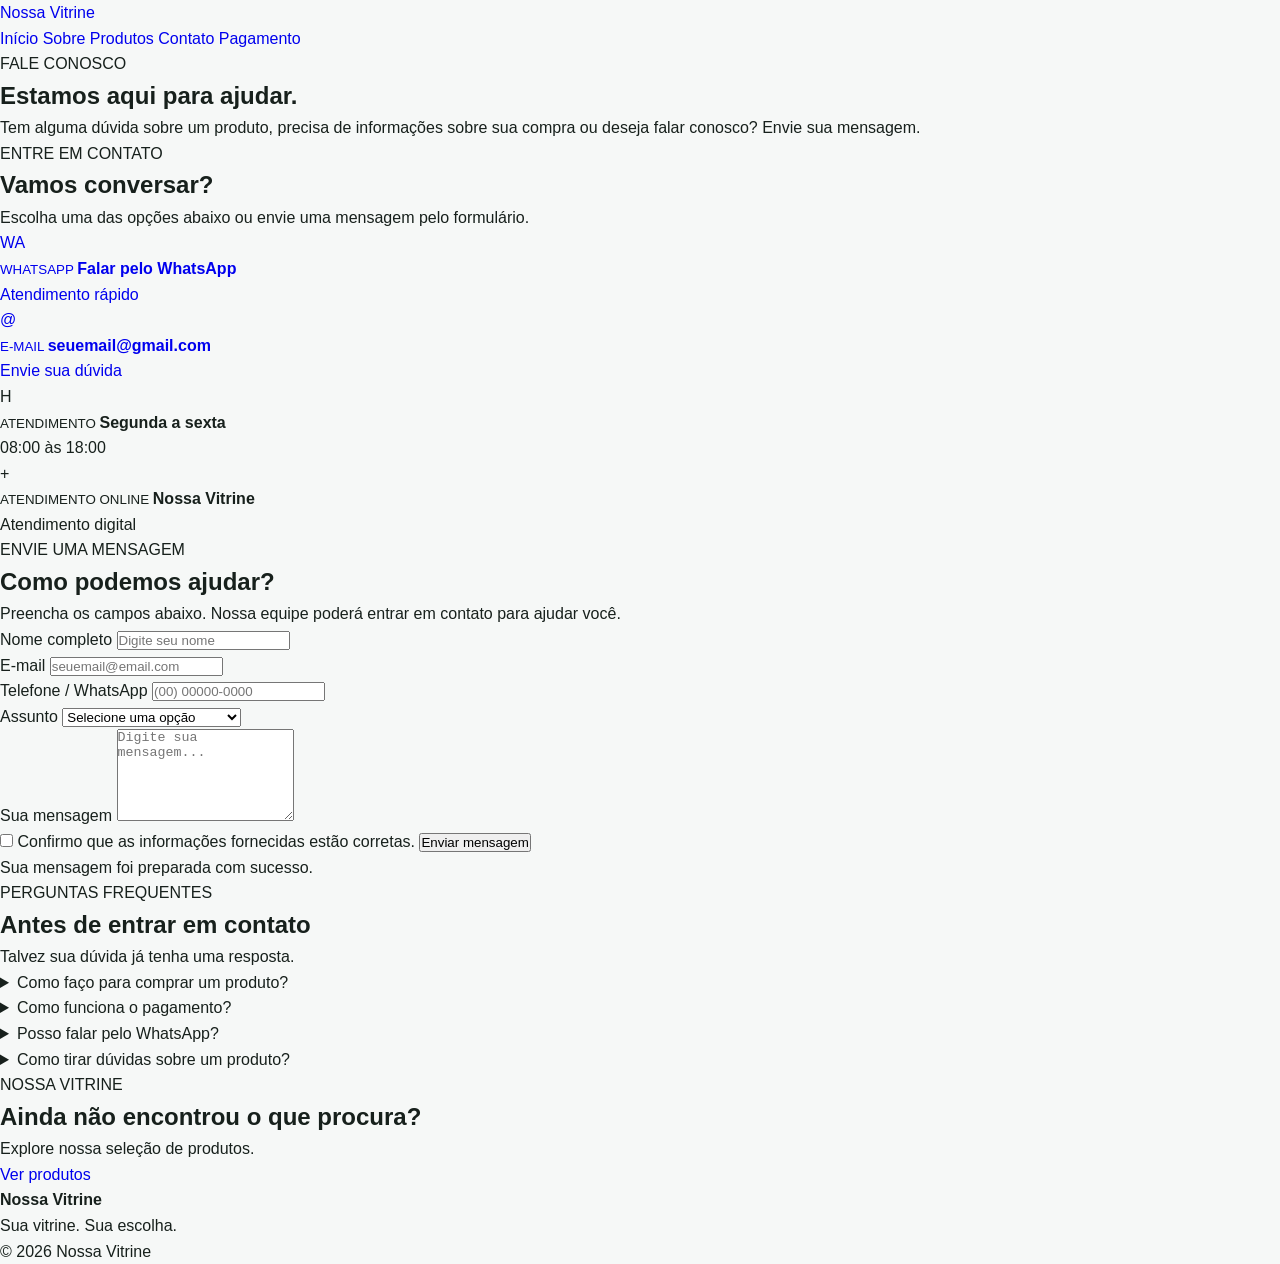
==== contato.html @ 6ee93e83 "Add files via upload" ====
<!DOCTYPE html>
<html lang="pt-BR">

<head>

    <meta charset="UTF-8">

    <meta
        name="viewport"
        content="width=device-width, initial-scale=1.0"
    >

    <meta
        name="description"
        content="Entre em contato com a Nossa Vitrine."
    >

    <title>Contato | Nossa Vitrine</title>

    <link
        rel="stylesheet"
        href="style.css"
    >

</head>


<body>


<!-- =========================================
     CABEÇALHO
========================================= -->

<header class="contato-header">

    <a
        href="index.html"
        class="contato-logo"
    >
        Nossa <span>Vitrine</span>
    </a>


    <nav class="contato-menu">

        <a href="index.html">
            Início
        </a>

        <a href="sobre.html">
            Sobre
        </a>

        <a href="produtos.html">
            Produtos
        </a>

        <a
            href="contato.html"
            class="ativo"
        >
            Contato
        </a>

        <a href="pagamento.html">
            Pagamento
        </a>

    </nav>

</header>



<!-- =========================================
     HERO
========================================= -->

<section class="contato-hero">

    <div class="contato-hero-content">

        <span>
            FALE CONOSCO
        </span>

        <h1>
            Estamos aqui
            <strong>para ajudar.</strong>
        </h1>

        <p>
            Tem alguma dúvida sobre um produto,
            precisa de informações sobre sua compra
            ou deseja falar conosco?
            Envie sua mensagem.
        </p>

    </div>

</section>



<!-- =========================================
     INFORMAÇÕES + FORMULÁRIO
========================================= -->

<main class="contato-container">


    <!-- INFORMAÇÕES -->

    <aside class="contato-info">

        <span class="contato-label">
            ENTRE EM CONTATO
        </span>

        <h2>
            Vamos conversar?
        </h2>

        <p class="contato-intro">
            Escolha uma das opções abaixo
            ou envie uma mensagem pelo formulário.
        </p>


        <!-- WHATSAPP -->

        <a
            href="https://wa.me/5500000000000"
            target="_blank"
            class="contato-card"
        >

            <div class="contato-icon">
                WA
            </div>

            <div>

                <small>
                    WHATSAPP
                </small>

                <strong>
                    Falar pelo WhatsApp
                </strong>

                <p>
                    Atendimento rápido
                </p>

            </div>

        </a>



        <!-- EMAIL -->

        <a
            href="mailto:seuemail@gmail.com"
            class="contato-card"
        >

            <div class="contato-icon">
                @
            </div>

            <div>

                <small>
                    E-MAIL
                </small>

                <strong>
                    seuemail@gmail.com
                </strong>

                <p>
                    Envie sua dúvida
                </p>

            </div>

        </a>



        <!-- HORÁRIO -->

        <div class="contato-card">

            <div class="contato-icon">
                H
            </div>

            <div>

                <small>
                    ATENDIMENTO
                </small>

                <strong>
                    Segunda a sexta
                </strong>

                <p>
                    08:00 às 18:00
                </p>

            </div>

        </div>



        <!-- LOCALIZAÇÃO -->

        <div class="contato-card">

            <div class="contato-icon">
                +
            </div>

            <div>

                <small>
                    ATENDIMENTO ONLINE
                </small>

                <strong>
                    Nossa Vitrine
                </strong>

                <p>
                    Atendimento digital
                </p>

            </div>

        </div>

    </aside>



    <!-- FORMULÁRIO -->

    <section class="contato-form-area">

        <div class="form-title">

            <span>
                ENVIE UMA MENSAGEM
            </span>

            <h2>
                Como podemos ajudar?
            </h2>

            <p>
                Preencha os campos abaixo.
                Nossa equipe poderá entrar em contato
                para ajudar você.
            </p>

        </div>


        <form
            id="formContato"
        >


            <!-- NOME -->

            <div class="form-group">

                <label for="nome">
                    Nome completo
                </label>

                <input
                    type="text"
                    id="nome"
                    name="nome"
                    placeholder="Digite seu nome"
                    required
                >

            </div>



            <!-- EMAIL -->

            <div class="form-group">

                <label for="email">
                    E-mail
                </label>

                <input
                    type="email"
                    id="email"
                    name="email"
                    placeholder="seuemail@email.com"
                    required
                >

            </div>



            <!-- TELEFONE -->

            <div class="form-group">

                <label for="telefone">
                    Telefone / WhatsApp
                </label>

                <input
                    type="tel"
                    id="telefone"
                    name="telefone"
                    placeholder="(00) 00000-0000"
                >

            </div>



            <!-- ASSUNTO -->

            <div class="form-group">

                <label for="assunto">
                    Assunto
                </label>

                <select
                    id="assunto"
                    name="assunto"
                    required
                >

                    <option value="">
                        Selecione uma opção
                    </option>

                    <option value="produto">
                        Dúvida sobre produto
                    </option>

                    <option value="compra">
                        Dúvida sobre compra
                    </option>

                    <option value="pagamento">
                        Problema com pagamento
                    </option>

                    <option value="pedido">
                        Pedido
                    </option>

                    <option value="outro">
                        Outro assunto
                    </option>

                </select>

            </div>



            <!-- MENSAGEM -->

            <div class="form-group">

                <label for="mensagem">
                    Sua mensagem
                </label>

                <textarea
                    id="mensagem"
                    name="mensagem"
                    rows="6"
                    placeholder="Digite sua mensagem..."
                    required
                ></textarea>

            </div>



            <!-- CHECKBOX -->

            <label class="form-check">

                <input
                    type="checkbox"
                    required
                >

                <span>
                    Confirmo que as informações
                    fornecidas estão corretas.
                </span>

            </label>



            <!-- BOTÃO -->

            <button
                type="submit"
                class="contato-submit"
            >
                Enviar mensagem
            </button>


            <div
                id="mensagemSucesso"
                class="mensagem-sucesso"
            >
                Sua mensagem foi preparada com sucesso.
            </div>

        </form>

    </section>

</main>



<!-- =========================================
     FAQ
========================================= -->

<section class="contato-faq">

    <div class="faq-title">

        <span>
            PERGUNTAS FREQUENTES
        </span>

        <h2>
            Antes de entrar em contato
        </h2>

        <p>
            Talvez sua dúvida já tenha uma resposta.
        </p>

    </div>


    <div class="faq-grid">


        <details>

            <summary>
                Como faço para comprar um produto?
            </summary>

            <p>
                Acesse a página Produtos, escolha
                o item desejado e clique em
                “Comprar agora”.
            </p>

        </details>



        <details>

            <summary>
                Como funciona o pagamento?
            </summary>

            <p>
                Na página de pagamento você poderá
                visualizar as formas de pagamento
                disponibilizadas pela loja.
            </p>

        </details>



        <details>

            <summary>
                Posso falar pelo WhatsApp?
            </summary>

            <p>
                Sim. Utilize o botão de WhatsApp
                disponível nesta página para iniciar
                uma conversa.
            </p>

        </details>



        <details>

            <summary>
                Como tirar dúvidas sobre um produto?
            </summary>

            <p>
                Envie uma mensagem pelo formulário
                informando o nome do produto e
                sua dúvida.
            </p>

        </details>

    </div>

</section>



<!-- =========================================
     CTA
========================================= -->

<section class="contato-cta">

    <span>
        NOSSA VITRINE
    </span>

    <h2>
        Ainda não encontrou
        o que procura?
    </h2>

    <p>
        Explore nossa seleção de produtos.
    </p>

    <a
        href="produtos.html"
        class="contato-cta-btn"
    >
        Ver produtos
    </a>

</section>



<!-- =========================================
     RODAPÉ
========================================= -->

<footer class="contato-footer">

    <div>

        <strong>
            Nossa Vitrine
        </strong>

        <p>
            Sua vitrine. Sua escolha.
        </p>

    </div>


    <p>
        © 2026 Nossa Vitrine
    </p>

</footer>



<!-- =========================================
     JAVASCRIPT
========================================= -->

<script>

const formulario =
    document.getElementById("formContato");

const mensagemSucesso =
    document.getElementById("mensagemSucesso");


formulario.addEventListener(
    "submit",
    function(event) {

        event.preventDefault();


        mensagemSucesso.style.display =
            "block";


        formulario.reset();


        setTimeout(function() {

            mensagemSucesso.style.display =
                "none";

        }, 5000);

    }
);

</script>


</body>

</html>
---- style.css ----
/* =========================================
   RESET
========================================= */

* {
    margin: 0;
    padding: 0;
    box-sizing: border-box;
}

html {
    scroll-behavior: smooth;
}

body {
    font-family: Arial, Helvetica, sans-serif;
    background: #f6f8f7;
    color: #17201c;
    line-height: 1.6;
}

a {
    text-decoration: none;
}

.container {
    width: 90%;
    max-width: 1200px;
    margin: auto;
}


/* =========================================
   TOPO
========================================= */

.topo {
    width: 100%;
    background: #ffffff;
    border-bottom: 1px solid #e5ebe8;
    position: sticky;
    top: 0;
    z-index: 1000;
}

.menu-container {
    min-height: 76px;

    display: flex;
    align-items: center;
    justify-content: space-between;

    gap: 30px;
}


/* LOGO */

.logo {
    font-size: 25px;
    font-weight: 800;
    color: #17201c;
    white-space: nowrap;
}

.logo span {
    color: #008f5a;
}


/* MENU */

.menu {
    display: flex;
    align-items: center;
    gap: 5px;
}

.menu a {
    color: #38443f;

    font-size: 15px;
    font-weight: 600;

    padding: 11px 18px;

    border-radius: 8px;

    transition: 0.3s;
}

.menu a:hover {
    color: #008f5a;
    background: #eef8f4;
}

.menu a.ativo {
    color: #ffffff;
    background: #008f5a;
}


/* =========================================
   BANNER
========================================= */

.banner {
    width: 100%;
    background: #eef3f1;
    padding: 30px 15px;
}

.banner-container {
    width: 100%;
    max-width: 1250px;
    margin: auto;

    display: flex;
    justify-content: center;
    align-items: center;
}

.banner-img {
    display: block;

    width: 100%;
    max-width: 1200px;

    height: auto;

    border-radius: 18px;

    box-shadow:
        0 10px 35px rgba(0, 0, 0, 0.15);
}


/* =========================================
   APRESENTAÇÃO
========================================= */

.apresentacao {
    padding: 90px 0;
    background: #ffffff;
}

.apresentacao-texto {
    max-width: 850px;
}

.pequeno-titulo {
    display: inline-block;

    color: #008f5a;

    font-size: 13px;
    font-weight: 800;

    letter-spacing: 2px;

    margin-bottom: 15px;
}

.apresentacao h1 {
    font-size: clamp(38px, 5vw, 64px);

    line-height: 1.08;

    margin-bottom: 25px;

    color: #142019;
}

.apresentacao h1 span {
    color: #008f5a;
}

.apresentacao p {
    max-width: 650px;

    color: #68746f;

    font-size: 19px;

    margin-bottom: 30px;
}


/* BOTÕES */

.botoes {
    display: flex;
    align-items: center;
    gap: 12px;
    flex-wrap: wrap;
}

.botao {
    display: inline-flex;

    align-items: center;
    justify-content: center;

    min-height: 48px;

    padding: 0 25px;

    border-radius: 8px;

    font-size: 15px;
    font-weight: 700;

    transition: 0.3s;
}

.botao.principal {
    color: #ffffff;
    background: #008f5a;
}

.botao.principal:hover {
    background: #006f46;
    transform: translateY(-2px);
}

.botao.secundario {
    color: #008f5a;
    background: #eef8f4;
}

.botao.secundario:hover {
    background: #dff1e9;
}


/* =========================================
   BENEFÍCIOS
========================================= */

.beneficios {
    padding: 45px 0;

    background: #f6f8f7;

    border-top: 1px solid #e5ebe8;
    border-bottom: 1px solid #e5ebe8;
}

.beneficios .container {
    display: grid;

    grid-template-columns:
        repeat(3, 1fr);

    gap: 35px;
}

.beneficio {
    display: flex;

    align-items: flex-start;

    gap: 15px;
}

.icone {
    min-width: 42px;
    height: 42px;

    display: flex;
    align-items: center;
    justify-content: center;

    border-radius: 50%;

    color: #ffffff;
    background: #008f5a;

    font-weight: bold;
}

.beneficio h3 {
    font-size: 16px;
    margin-bottom: 5px;
}

.beneficio p {
    color: #718078;
    font-size: 14px;
}

.site-header {
    width: 100%;
    background: linear-gradient(135deg, #ffffff, #f4fff8);
    padding: 22px 20px;
    box-sizing: border-box;

    display: flex;
    flex-direction: column;
    align-items: center;
    gap: 18px;

    border-bottom: 1px solid #dce8e1;
    box-shadow: 0 5px 20px rgba(0, 0, 0, 0.06);

    position: sticky;
    top: 0;
    z-index: 1000;
}

.logo {
    font-size: 32px;
    font-weight: 900;
    color: #17231c;
}

.logo span {
    color: #087f3e;
}

.menu-principal {
    display: flex;
    justify-content: center;
    align-items: center;
    gap: 10px;
    flex-wrap: wrap;
}

.menu-principal a {
    min-width: 120px;
    padding: 14px 24px;

    display: flex;
    align-items: center;
    justify-content: center;

    border-radius: 12px;

    color: #344139;
    text-decoration: none;

    font-size: 17px;
    font-weight: 700;

    transition: 0.25s;
}

.menu-principal a:hover {
    background: #e8f8ee;
    color: #087f3e;
    transform: translateY(-2px);
}

.menu-principal a.ativo {
    background: linear-gradient(
        135deg,
        #087f3e,
        #10a653
    );

    color: white;

    box-shadow:
        0 6px 18px rgba(8, 127, 62, 0.25);
}

@media (max-width: 700px) {

    .logo {
        font-size: 27px;
    }

    .menu-principal {
        width: 100%;
        justify-content: flex-start;

        overflow-x: auto;
        flex-wrap: nowrap;

        padding-bottom: 5px;
    }

    .menu-principal a {
        flex-shrink: 0;

        min-width: auto;

        padding: 12px 18px;

        font-size: 15px;
    }
}
/
/* INFORMAÇÕES */

.produto-info {
    padding: 25px;
}

.categoria {
    color: #008f5a;

    font-size: 11px;
    font-weight: 800;

    text-transform: uppercase;

    letter-spacing: 1px;
}

.produto-info h3 {
    font-size: 21px;

    margin: 8px 0;
}

.produto-info p {
    color: #718078;

    font-size: 14px;

    margin-bottom: 18px;
}

.produto-link {
    color: #008f5a;

    font-size: 14px;
    font-weight: bold;
}

.produto-link:hover {
    color: #006f46;
}

.centralizar {
    text-align: center;
}


/* =========================================
   SOBRE
========================================= */

.sobre {
    padding: 100px 0;

    background: #f6f8f7;
}

.sobre-grid {
    display: flex;

    justify-content: center;
}

.sobre-texto {
    max-width: 800px;
    text-align: center;
}

.sobre-texto h2 {
    font-size: 42px;

    line-height: 1.15;

    margin-bottom: 25px;
}

.sobre-texto p {
    color: #68746f;

    margin-bottom: 15px;
}


/* =========================================
   CONTATO
========================================= */

.contato {
    padding: 70px 0;

    background: #008f5a;
}

.contato-box {
    display: flex;

    align-items: center;
    justify-content: space-between;

    gap: 30px;
}

.contato-box span {
    color: #bdebd7;

    font-size: 12px;
    font-weight: 800;

    letter-spacing: 2px;
}

.contato-box h2 {
    color: #ffffff;

    font-size: 38px;

    margin: 5px 0;
}

.contato-box p {
    color: #d9f5e9;
}

.botao.branco {
    color: #008f5a;
    background: #ffffff;

    white-space: nowrap;
}

.botao.branco:hover {
    background: #edf8f3;
    transform: translateY(-2px);
}


/* =========================================
   RODAPÉ
========================================= */

.rodape {
    padding-top: 60px;

    background: #101714;

    color: #ffffff;
}

.rodape-grid {
    display: grid;

    grid-template-columns:
        1.5fr 1fr 1.5fr;

    gap: 60px;

    padding-bottom: 50px;
}

.rodape-logo {
    color: #ffffff;

    display: inline-block;

    margin-bottom: 15px;
}

.rodape p {
    color: #aebbb5;

    font-size: 14px;
}

.rodape h3 {
    margin-bottom: 15px;

    font-size: 16px;
}

.rodape-grid > div > a:not(.logo) {
    display: block;

    color: #aebbb5;

    font-size: 14px;

    margin-bottom: 8px;

    transition: 0.3s;
}

.rodape-grid > div > a:not(.logo):hover {
    color: #ffffff;
}

.copyright {
    padding: 22px;

    text-align: center;

    border-top: 1px solid #26332e;
}

.copyright p {
    font-size: 13px;
}


/* =========================================
   RESPONSIVIDADE
========================================= */

@media (max-width: 850px) {

    .menu-container {
        flex-direction: column;

        justify-content: center;

        padding: 18px 0;

        gap: 15px;
    }

    .beneficios .container {
        grid-template-columns: 1fr;
        gap: 25px;
    }

    .produtos-grid {
        grid-template-columns: 1fr 1fr;
    }

    .rodape-grid {
        grid-template-columns: 1fr 1fr;
    }

    .contato-box {
        flex-direction: column;

        align-items: flex-start;
    }

}


@media (max-width: 600px) {

    .container {
        width: 92%;
    }


    /* MENU */

    .menu {
        width: 100%;

        justify-content: center;

        flex-wrap: wrap;
    }

    .menu a {
        padding: 9px 12px;

        font-size: 13px;
    }


    /* BANNER */

    .banner {
        padding: 12px 8px;
    }

    .banner-img {
        border-radius: 10px;
    }


    /* APRESENTAÇÃO */

    .apresentacao {
        padding: 60px 0;
    }

    .apresentacao h1 {
        font-size: 38px;
    }

    .apresentacao p {
        font-size: 17px;
    }

    .botoes {
        flex-direction: column;

        align-items: stretch;
    }

    .botao {
        width: 100%;
    }


    /* PRODUTOS */

    .produtos {
        padding: 65px 0;
    }

    .titulo-secao h2 {
        font-size: 30px;
    }

    .produtos-grid {
        grid-template-columns: 1fr;
    }


    /* SOBRE */

    .sobre {
        padding: 65px 0;
    }

    .sobre-texto h2 {
        font-size: 32px;
    }


    /* CONTATO */

    .contato {
        padding: 55px 0;
    }

    .contato-box h2 {
        font-size: 30px;
    }


    /* RODAPÉ */

    .rodape-grid {
        grid-template-columns: 1fr;

        gap: 35px;
    }

}
/* =========================================
   MENU PRINCIPAL
========================================= */

.topo {
    position: sticky;
    top: 0;
    z-index: 1000;

    width: 100%;

    background: #ffffff;

    border-bottom: 1px solid #e5ebe8;

    box-shadow:
        0 4px 18px rgba(0, 0, 0, 0.06);
}

.menu-container {
    min-height: 72px;

    display: flex;

    align-items: center;

    justify-content: space-between;
}


/* LOGO */

.logo {
    color: #17201c;

    text-decoration: none;

    font-size: 24px;

    font-weight: 800;

    white-space: nowrap;
}

.logo span {
    color: #008f5a;
}


/* MENU */

.menu {
    display: flex;

    align-items: center;

    gap: 5px;
}

.menu a {
    position: relative;

    padding: 11px 15px;

    color: #46534d;

    text-decoration: none;

    font-size: 14px;

    font-weight: 700;

    border-radius: 8px;

    transition: 0.25s;
}

.menu a:hover {
    color: #008f5a;

    background: #eef9f4;
}


/* ITEM ATIVO */

.menu a.ativo {
    color: #ffffff;

    background: #008f5a;
}

.menu a.ativo:hover {
    color: #ffffff;

    background: #006f46;
}


/* =========================================
   CELULAR
========================================= */

@media (max-width: 700px) {

    .menu-container {
        flex-direction: column;

        justify-content: center;

        padding: 15px 10px;

        gap: 12px;
    }

    .logo {
        font-size: 22px;
    }

    .menu {
        width: 100%;

        justify-content: center;

        flex-wrap: wrap;

        gap: 3px;
    }

    .menu a {
        padding: 9px 10px;

        font-size: 13px;
    }

/* ==========================================
   CHECKOUT - NOSSA VITRINE
========================================== */

.checkout-container {

    width: 100%;

    max-width: 850px;

    margin: auto;

    padding: 40px 20px;

    box-sizing: border-box;
}


/* ETAPAS */

.checkout-etapas {

    display: flex;

    align-items: center;

    justify-content: center;

    margin-bottom: 40px;
}


.etapa {

    display: flex;

    align-items: center;

    gap: 7px;

    color: #89948d;

    font-size: 11px;

    font-weight: 700;

    white-space: nowrap;
}


.etapa span {

    width: 25px;

    height: 25px;

    display: flex;

    align-items: center;

    justify-content: center;

    border-radius: 50%;

    background: #e5ebe7;

    color: #66736b;

}


.etapa.ativa {

    color: #07833f;
}


.etapa.ativa span,
.etapa.concluida span {

    background: #07833f;

    color: #ffffff;
}


.linha {

    width: 50px;

    height: 1px;

    margin: 0 10px;

    background: #dce5df;
}


/* TÍTULO */

.checkout-titulo {

    text-align: center;

    margin-bottom: 25px;
}


.checkout-titulo span {

    color: #07833f;

    font-size: 10px;

    font-weight: 900;

    letter-spacing: 2px;
}


.checkout-titulo h1 {

    margin: 9px 0;

    color: #17231c;

    font-size: 34px;
}


.checkout-titulo p {

    color: #748078;

    font-size: 13px;
}


/* RESUMO */

.checkout-resumo {

    padding: 18px 20px;

    margin-bottom: 15px;

    display: flex;

    align-items: center;

    justify-content: space-between;

    border: 1px solid #dfe8e3;

    border-radius: 12px;

    background: #ffffff;

    box-shadow:
        0 5px 18px rgba(0,0,0,0.04);
}


.checkout-resumo small {

    display: block;

    margin-bottom: 5px;

    color: #07833f;

    font-size: 9px;

    font-weight: 900;

    letter-spacing: 1px;
}


.checkout-resumo strong {

    color: #17231c;

    font-size: 14px;
}


.checkout-resumo .preco {

    text-align: right;
}


.checkout-resumo .preco strong {

    color: #07833f;

    font-size: 21px;
}


/* MÉTODOS */

.formas-checkout {

    display: grid;

    grid-template-columns:
        1fr 1fr;

    gap: 10px;
}


.metodo-pagamento {

    width: 100%;

    min-height: 76px;

    padding: 13px;

    display: flex;

    align-items: center;

    gap: 11px;

    border: 1px solid #dce6df;

    border-radius: 11px;

    background: #ffffff;

    cursor: pointer;

    text-align: left;

    transition: 0.2s;
}


.metodo-pagamento:hover {

    border-color: #8fc7a3;

    transform: translateY(-1px);
}


.metodo-pagamento.selecionado {

    border-color: #07833f;

    background: #effaf3;

    box-shadow:
        0 0 0 2px rgba(7,131,63,0.06);
}


.metodo-icone {

    width: 40px;

    height: 40px;

    flex-shrink: 0;

    display: flex;

    align-items: center;

    justify-content: center;

    border-radius: 9px;

    background: #edf2ef;

    font-size: 18px;
}


.pix-icon {

    background: #dff4e7;

    color: #07833f;

    font-size: 11px;

    font-weight: 900;
}


.metodo-texto {

    min-width: 0;
}


.metodo-texto strong {

    display: block;

    color: #17231c;

    font-size: 13px;
}


.metodo-texto span {

    display: block;

    margin-top: 3px;

    color: #77827b;

    font-size: 10px;
}


.metodo-seta {

    margin-left: auto;

    color: #07833f;

    font-size: 24px;
}


/* DETALHES */

.pagamento-detalhes {

    margin-top: 15px;

    padding: 25px;

    border: 1px solid #dfe8e3;

    border-radius: 14px;

    background: #ffffff;
}


.detalhe {

    display: none;
}


.detalhe.ativo {

    display: block;
}


.detalhe-titulo {

    margin-bottom: 20px;
}


.detalhe-titulo span {

    color: #07833f;

    font-size: 9px;

    font-weight: 900;

    letter-spacing: 1.5px;
}


.detalhe-titulo h2 {

    margin: 7px 0;

    color: #17231c;

    font-size: 22px;
}


.detalhe-titulo p {

    margin: 0;

    color: #758078;

    font-size: 12px;
}


/* QR CODE */

.qr-code {

    display: flex;

    justify-content: center;

    margin: 20px 0;
}


.qr-placeholder {

    width: 170px;

    height: 170px;

    display: flex;

    flex-direction: column;

    align-items: center;

    justify-content: center;

    border: 5px solid #17231c;

    background:
        repeating-linear-gradient(
            45deg,
            #ffffff,
            #ffffff 5px,
            #17231c 5px,
            #17231c 8px
        );

    color: #ffffff;

    font-size: 18px;

    font-weight: 900;

    text-shadow:
        0 1px 3px #000;
}


.qr-placeholder small {

    font-size: 11px;
}


/* PIX COPIA E COLA */

.pix-copia {

    display: flex;

    gap: 7px;
}


.pix-copia input {

    flex: 1;

    min-width: 0;

    padding: 12px;

    border: 1px solid #d8e3dc;

    border-radius: 8px;

    font-size: 11px;

    outline: none;
}


.pix-copia button {

    padding: 12px 15px;

    border: none;

    border-radius: 8px;

    background: #07833f;

    color: #ffffff;

    font-size: 11px;

    font-weight: 800;

    cursor: pointer;
}


/* CAMPOS CARTÃO */

.campo-cartao {

    width: 100%;

    box-sizing: border-box;

    padding: 13px;

    margin-bottom: 10px;

    border: 1px solid #d8e3dc;

    border-radius: 8px;

    outline: none;

    font-size: 13px;
}


.linha-cartao {

    display: grid;

    grid-template-columns:
        1fr 1fr;

    gap: 10px;
}


/* BOTÃO */

.botao-finalizar {

    width: 100%;

    margin-top: 15px;

    padding: 14px;

    border: none;

    border-radius: 8px;

    background: #07833f;

    color: #ffffff;

    font-size: 13px;

    font-weight: 900;

    cursor: pointer;

    transition: 0.2s;
}


.botao-finalizar:hover {

    background: #056d34;

    transform: translateY(-1px);
}


/* SEGURANÇA */

.checkout-seguranca {

    margin-top: 18px;

    text-align: center;

    color: #07833f;

    font-size: 11px;

    font-weight: 700;
}


/* CELULAR */

@media (max-width: 600px) {

    .checkout-container {

        padding: 25px 10px;
    }


    .checkout-etapas {

        margin-bottom: 28px;
    }


    .etapa {

        font-size: 9px;

        flex-direction: column;

        gap: 4px;
    }


    .linha {

        width: 25px;

        margin: 0 5px;
    }


    .checkout-titulo h1 {

        font-size: 28px;
    }


    .checkout-titulo p {

        font-size: 12px;
    }


    .checkout-resumo {

        padding: 15px;
    }


    .checkout-resumo .preco strong {

        font-size: 18px;
    }


    .formas-checkout {

        grid-template-columns: 1fr;
    }


    .metodo-pagamento {

        min-height: 68px;
    }


    .pagamento-detalhes {

        padding: 18px 13px;
    }


    .pix-copia {

        flex-direction: column;
    }


    .pix-copia button {

        width: 100%;
    }


    .qr-placeholder {

        width: 150px;

        height: 150px;
    }

}
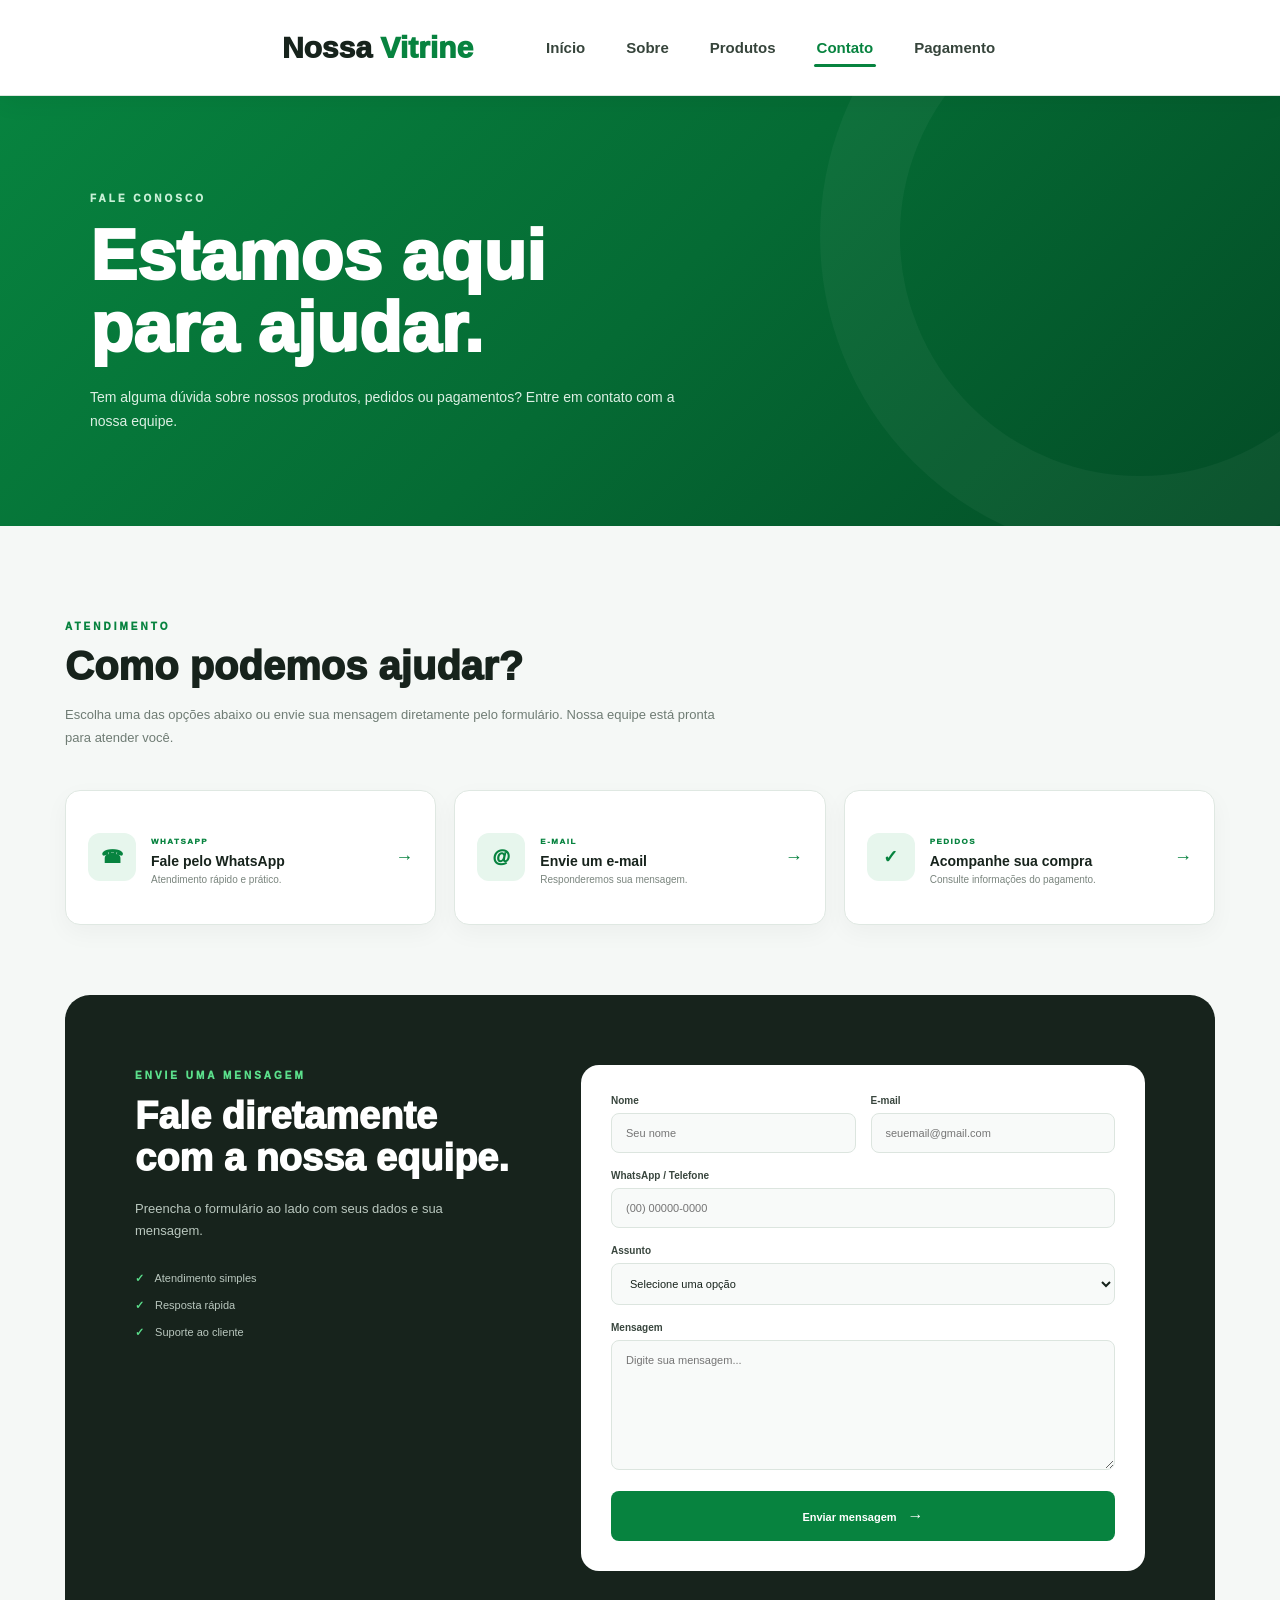
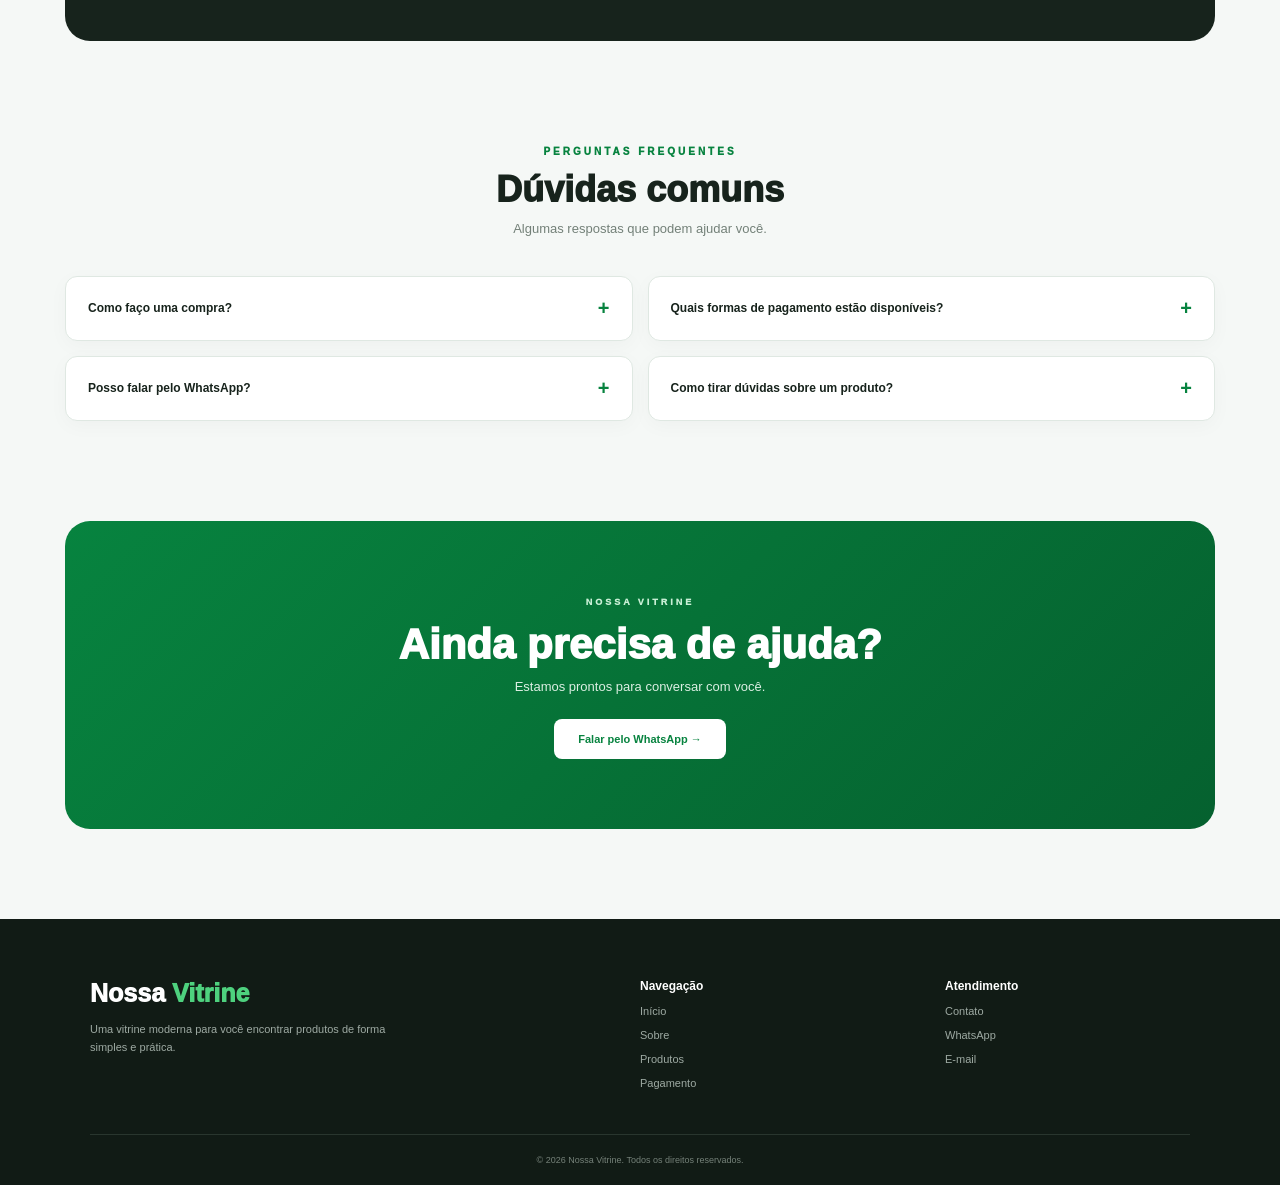
==== commit a94a3409: "Add files via upload" ====
--- a/contato.html
+++ b/contato.html
@@ -2,84 +2,72 @@
 <html lang="pt-BR">
 
 <head>
-
     <meta charset="UTF-8">
 
-    <meta
-        name="viewport"
-        content="width=device-width, initial-scale=1.0"
-    >
-
-    <meta
-        name="description"
-        content="Entre em contato com a Nossa Vitrine."
-    >
+    <meta name="viewport"
+          content="width=device-width, initial-scale=1.0">
+
+    <meta name="description"
+          content="Entre em contato com a Nossa Vitrine. Tire suas dúvidas e fale conosco.">
 
     <title>Contato | Nossa Vitrine</title>
 
-    <link
-        rel="stylesheet"
-        href="style.css"
-    >
-
+    <link rel="stylesheet" href="contato.css">
 </head>
 
 
-<body>
-
-
-<!-- =========================================
+<body class="contato-page">
+
+
+<!-- =====================================================
      CABEÇALHO
-========================================= -->
+===================================================== -->
 
 <header class="contato-header">
 
-    <a
-        href="index.html"
-        class="contato-logo"
-    >
-        Nossa <span>Vitrine</span>
-    </a>
-
-
-    <nav class="contato-menu">
-
-        <a href="index.html">
-            Início
+    <div class="contato-header-conteudo">
+
+        <a href="index.html" class="contato-logo">
+            Nossa <span>Vitrine</span>
         </a>
 
-        <a href="sobre.html">
-            Sobre
-        </a>
-
-        <a href="produtos.html">
-            Produtos
-        </a>
-
-        <a
-            href="contato.html"
-            class="ativo"
-        >
-            Contato
-        </a>
-
-        <a href="pagamento.html">
-            Pagamento
-        </a>
-
-    </nav>
+
+        <nav class="contato-menu">
+
+            <a href="index.html">
+                Início
+            </a>
+
+            <a href="sobre.html">
+                Sobre
+            </a>
+
+            <a href="produtos.html">
+                Produtos
+            </a>
+
+            <a href="contato.html" class="ativo">
+                Contato
+            </a>
+
+            <a href="pagamento.html">
+                Pagamento
+            </a>
+
+        </nav>
+
+    </div>
 
 </header>
 
 
-
-<!-- =========================================
+<!-- =====================================================
      HERO
-========================================= -->
+===================================================== -->
 
 <section class="contato-hero">
 
-    <div class="contato-hero-content">
+    <div class="contato-hero-conteudo">
 
         <span>
             FALE CONOSCO
@@ -87,14 +75,14 @@
 
         <h1>
             Estamos aqui
-            <strong>para ajudar.</strong>
+            <br>
+            para ajudar.
         </h1>
 
         <p>
-            Tem alguma dúvida sobre um produto,
-            precisa de informações sobre sua compra
-            ou deseja falar conosco?
-            Envie sua mensagem.
+            Tem alguma dúvida sobre nossos produtos,
+            pedidos ou pagamentos? Entre em contato
+            com a nossa equipe.
         </p>
 
     </div>
@@ -102,227 +90,236 @@
 </section>
 
 
-
-<!-- =========================================
-     INFORMAÇÕES + FORMULÁRIO
-========================================= -->
-
-<main class="contato-container">
-
-
-    <!-- INFORMAÇÕES -->
-
-    <aside class="contato-info">
-
-        <span class="contato-label">
-            ENTRE EM CONTATO
-        </span>
-
-        <h2>
-            Vamos conversar?
-        </h2>
-
-        <p class="contato-intro">
-            Escolha uma das opções abaixo
-            ou envie uma mensagem pelo formulário.
-        </p>
-
-
-        <!-- WHATSAPP -->
-
-        <a
-            href="https://wa.me/5500000000000"
-            target="_blank"
-            class="contato-card"
-        >
-
-            <div class="contato-icon">
-                WA
-            </div>
-
-            <div>
-
-                <small>
-                    WHATSAPP
-                </small>
+<!-- =====================================================
+     CONTEÚDO PRINCIPAL
+===================================================== -->
+
+<main class="contato-main">
+
+
+    <!-- =================================================
+         INFORMAÇÕES
+    ================================================== -->
+
+    <section class="contato-informacoes">
+
+        <div class="contato-introducao">
+
+            <span class="secao-tag">
+                ATENDIMENTO
+            </span>
+
+            <h2>
+                Como podemos
+                ajudar?
+            </h2>
+
+            <p>
+                Escolha uma das opções abaixo ou envie
+                sua mensagem diretamente pelo formulário.
+                Nossa equipe está pronta para atender você.
+            </p>
+
+        </div>
+
+
+        <div class="contato-cards">
+
+
+            <!-- WHATSAPP -->
+
+            <a href="https://wa.me/5500000000000"
+               target="_blank"
+               class="contato-card">
+
+                <div class="contato-icone whatsapp">
+                    ☎
+                </div>
+
+                <div>
+
+                    <span>
+                        WHATSAPP
+                    </span>
+
+                    <h3>
+                        Fale pelo WhatsApp
+                    </h3>
+
+                    <p>
+                        Atendimento rápido e prático.
+                    </p>
+
+                </div>
 
                 <strong>
-                    Falar pelo WhatsApp
+                    →
                 </strong>
 
-                <p>
-                    Atendimento rápido
-                </p>
-
-            </div>
-
-        </a>
-
-
-
-        <!-- EMAIL -->
-
-        <a
-            href="mailto:seuemail@gmail.com"
-            class="contato-card"
-        >
-
-            <div class="contato-icon">
-                @
-            </div>
-
-            <div>
-
-                <small>
-                    E-MAIL
-                </small>
+            </a>
+
+
+            <!-- E-MAIL -->
+
+            <a href="mailto:seuemail@gmail.com"
+               class="contato-card">
+
+                <div class="contato-icone email">
+                    @
+                </div>
+
+                <div>
+
+                    <span>
+                        E-MAIL
+                    </span>
+
+                    <h3>
+                        Envie um e-mail
+                    </h3>
+
+                    <p>
+                        Responderemos sua mensagem.
+                    </p>
+
+                </div>
 
                 <strong>
-                    seuemail@gmail.com
+                    →
                 </strong>
 
-                <p>
-                    Envie sua dúvida
-                </p>
-
-            </div>
-
-        </a>
-
-
-
-        <!-- HORÁRIO -->
-
-        <div class="contato-card">
-
-            <div class="contato-icon">
-                H
-            </div>
-
-            <div>
-
-                <small>
-                    ATENDIMENTO
-                </small>
+            </a>
+
+
+            <!-- PEDIDOS -->
+
+            <a href="pagamento.html"
+               class="contato-card">
+
+                <div class="contato-icone pedido">
+                    ✓
+                </div>
+
+                <div>
+
+                    <span>
+                        PEDIDOS
+                    </span>
+
+                    <h3>
+                        Acompanhe sua compra
+                    </h3>
+
+                    <p>
+                        Consulte informações do pagamento.
+                    </p>
+
+                </div>
 
                 <strong>
-                    Segunda a sexta
+                    →
                 </strong>
 
-                <p>
-                    08:00 às 18:00
-                </p>
-
-            </div>
-
-        </div>
-
-
-
-        <!-- LOCALIZAÇÃO -->
-
-        <div class="contato-card">
-
-            <div class="contato-icon">
-                +
-            </div>
-
-            <div>
-
-                <small>
-                    ATENDIMENTO ONLINE
-                </small>
-
-                <strong>
-                    Nossa Vitrine
-                </strong>
-
-                <p>
-                    Atendimento digital
-                </p>
-
-            </div>
-
-        </div>
-
-    </aside>
-
-
-
-    <!-- FORMULÁRIO -->
-
-    <section class="contato-form-area">
-
-        <div class="form-title">
-
-            <span>
+            </a>
+
+
+        </div>
+
+    </section>
+
+
+    <!-- =================================================
+         FORMULÁRIO
+    ================================================== -->
+
+    <section class="contato-formulario-area">
+
+
+        <div class="formulario-texto">
+
+            <span class="secao-tag">
                 ENVIE UMA MENSAGEM
             </span>
 
             <h2>
-                Como podemos ajudar?
+                Fale diretamente
+                com a nossa equipe.
             </h2>
 
             <p>
-                Preencha os campos abaixo.
-                Nossa equipe poderá entrar em contato
-                para ajudar você.
+                Preencha o formulário ao lado com seus
+                dados e sua mensagem.
             </p>
 
-        </div>
-
-
-        <form
-            id="formContato"
-        >
-
-
-            <!-- NOME -->
-
-            <div class="form-group">
-
-                <label for="nome">
-                    Nome completo
-                </label>
-
-                <input
-                    type="text"
-                    id="nome"
-                    name="nome"
-                    placeholder="Digite seu nome"
-                    required
-                >
+
+            <div class="formulario-beneficios">
+
+                <div>
+                    <strong>✓</strong>
+                    Atendimento simples
+                </div>
+
+                <div>
+                    <strong>✓</strong>
+                    Resposta rápida
+                </div>
+
+                <div>
+                    <strong>✓</strong>
+                    Suporte ao cliente
+                </div>
 
             </div>
 
-
-
-            <!-- EMAIL -->
-
-            <div class="form-group">
-
-                <label for="email">
-                    E-mail
-                </label>
-
-                <input
-                    type="email"
-                    id="email"
-                    name="email"
-                    placeholder="seuemail@email.com"
-                    required
-                >
+        </div>
+
+
+        <form class="contato-form"
+              id="formContato">
+
+
+            <div class="form-linha">
+
+                <div class="campo">
+
+                    <label for="nome">
+                        Nome
+                    </label>
+
+                    <input
+                        type="text"
+                        id="nome"
+                        name="nome"
+                        placeholder="Seu nome"
+                        required
+                    >
+
+                </div>
+
+
+                <div class="campo">
+
+                    <label for="email">
+                        E-mail
+                    </label>
+
+                    <input
+                        type="email"
+                        id="email"
+                        name="email"
+                        placeholder="seuemail@gmail.com"
+                        required
+                    >
+
+                </div>
 
             </div>
 
 
-
-            <!-- TELEFONE -->
-
-            <div class="form-group">
+            <div class="campo">
 
                 <label for="telefone">
-                    Telefone / WhatsApp
+                    WhatsApp / Telefone
                 </label>
 
                 <input
@@ -335,10 +332,7 @@
             </div>
 
 
-
-            <!-- ASSUNTO -->
-
-            <div class="form-group">
+            <div class="campo">
 
                 <label for="assunto">
                     Assunto
@@ -358,18 +352,18 @@
                         Dúvida sobre produto
                     </option>
 
-                    <option value="compra">
-                        Dúvida sobre compra
-                    </option>
-
-                    <option value="pagamento">
-                        Problema com pagamento
-                    </option>
-
                     <option value="pedido">
                         Pedido
                     </option>
 
+                    <option value="pagamento">
+                        Pagamento
+                    </option>
+
+                    <option value="entrega">
+                        Entrega
+                    </option>
+
                     <option value="outro">
                         Outro assunto
                     </option>
@@ -379,13 +373,10 @@
             </div>
 
 
-
-            <!-- MENSAGEM -->
-
-            <div class="form-group">
+            <div class="campo">
 
                 <label for="mensagem">
-                    Sua mensagem
+                    Mensagem
                 </label>
 
                 <textarea
@@ -399,204 +390,236 @@
             </div>
 
 
-
-            <!-- CHECKBOX -->
-
-            <label class="form-check">
-
-                <input
-                    type="checkbox"
-                    required
-                >
-
-                <span>
-                    Confirmo que as informações
-                    fornecidas estão corretas.
-                </span>
-
-            </label>
-
-
-
-            <!-- BOTÃO -->
-
             <button
                 type="submit"
-                class="contato-submit"
+                class="botao-enviar"
             >
+
                 Enviar mensagem
+                <span>→</span>
+
             </button>
 
 
             <div
                 id="mensagemSucesso"
                 class="mensagem-sucesso"
-            >
-                Sua mensagem foi preparada com sucesso.
-            </div>
+            ></div>
+
 
         </form>
 
     </section>
 
+
+    <!-- =================================================
+         FAQ
+    ================================================== -->
+
+    <section class="contato-faq">
+
+        <div class="secao-cabecalho">
+
+            <span class="secao-tag">
+                PERGUNTAS FREQUENTES
+            </span>
+
+            <h2>
+                Dúvidas comuns
+            </h2>
+
+            <p>
+                Algumas respostas que podem ajudar você.
+            </p>
+
+        </div>
+
+
+        <div class="faq-grid">
+
+
+            <details class="faq-item">
+
+                <summary>
+                    Como faço uma compra?
+                    <span>+</span>
+                </summary>
+
+                <p>
+                    Acesse a página de Produtos, escolha
+                    o produto desejado e siga as instruções
+                    para realizar a compra.
+                </p>
+
+            </details>
+
+
+            <details class="faq-item">
+
+                <summary>
+                    Quais formas de pagamento estão disponíveis?
+                    <span>+</span>
+                </summary>
+
+                <p>
+                    Nossa página de pagamento pode oferecer
+                    opções como PIX, cartão e boleto,
+                    conforme a configuração da loja.
+                </p>
+
+            </details>
+
+
+            <details class="faq-item">
+
+                <summary>
+                    Posso falar pelo WhatsApp?
+                    <span>+</span>
+                </summary>
+
+                <p>
+                    Sim. Utilize o botão de WhatsApp acima
+                    para iniciar uma conversa com a loja.
+                </p>
+
+            </details>
+
+
+            <details class="faq-item">
+
+                <summary>
+                    Como tirar dúvidas sobre um produto?
+                    <span>+</span>
+                </summary>
+
+                <p>
+                    Envie uma mensagem pelo formulário
+                    informando o produto e sua dúvida.
+                </p>
+
+            </details>
+
+
+        </div>
+
+    </section>
+
+
+    <!-- =================================================
+         CTA
+    ================================================== -->
+
+    <section class="contato-cta">
+
+        <span>
+            NOSSA VITRINE
+        </span>
+
+        <h2>
+            Ainda precisa de ajuda?
+        </h2>
+
+        <p>
+            Estamos prontos para conversar com você.
+        </p>
+
+        <a href="https://wa.me/5500000000000"
+           target="_blank">
+            Falar pelo WhatsApp →
+        </a>
+
+    </section>
+
+
 </main>
 
 
-
-<!-- =========================================
-     FAQ
-========================================= -->
-
-<section class="contato-faq">
-
-    <div class="faq-title">
-
-        <span>
-            PERGUNTAS FREQUENTES
-        </span>
-
-        <h2>
-            Antes de entrar em contato
-        </h2>
-
-        <p>
-            Talvez sua dúvida já tenha uma resposta.
-        </p>
+<!-- =====================================================
+     RODAPÉ
+===================================================== -->
+
+<footer class="contato-footer">
+
+    <div class="footer-conteudo">
+
+
+        <div class="footer-marca">
+
+            <strong>
+                Nossa <span>Vitrine</span>
+            </strong>
+
+            <p>
+                Uma vitrine moderna para você encontrar
+                produtos de forma simples e prática.
+            </p>
+
+        </div>
+
+
+        <div class="footer-coluna">
+
+            <h3>
+                Navegação
+            </h3>
+
+            <a href="index.html">
+                Início
+            </a>
+
+            <a href="sobre.html">
+                Sobre
+            </a>
+
+            <a href="produtos.html">
+                Produtos
+            </a>
+
+            <a href="pagamento.html">
+                Pagamento
+            </a>
+
+        </div>
+
+
+        <div class="footer-coluna">
+
+            <h3>
+                Atendimento
+            </h3>
+
+            <a href="contato.html">
+                Contato
+            </a>
+
+            <a href="https://wa.me/5500000000000"
+               target="_blank">
+                WhatsApp
+            </a>
+
+            <a href="mailto:seuemail@gmail.com">
+                E-mail
+            </a>
+
+        </div>
+
 
     </div>
 
 
-    <div class="faq-grid">
-
-
-        <details>
-
-            <summary>
-                Como faço para comprar um produto?
-            </summary>
-
-            <p>
-                Acesse a página Produtos, escolha
-                o item desejado e clique em
-                “Comprar agora”.
-            </p>
-
-        </details>
-
-
-
-        <details>
-
-            <summary>
-                Como funciona o pagamento?
-            </summary>
-
-            <p>
-                Na página de pagamento você poderá
-                visualizar as formas de pagamento
-                disponibilizadas pela loja.
-            </p>
-
-        </details>
-
-
-
-        <details>
-
-            <summary>
-                Posso falar pelo WhatsApp?
-            </summary>
-
-            <p>
-                Sim. Utilize o botão de WhatsApp
-                disponível nesta página para iniciar
-                uma conversa.
-            </p>
-
-        </details>
-
-
-
-        <details>
-
-            <summary>
-                Como tirar dúvidas sobre um produto?
-            </summary>
-
-            <p>
-                Envie uma mensagem pelo formulário
-                informando o nome do produto e
-                sua dúvida.
-            </p>
-
-        </details>
+    <div class="footer-bottom">
+
+        © 2026 Nossa Vitrine.
+        Todos os direitos reservados.
 
     </div>
 
-</section>
-
-
-
-<!-- =========================================
-     CTA
-========================================= -->
-
-<section class="contato-cta">
-
-    <span>
-        NOSSA VITRINE
-    </span>
-
-    <h2>
-        Ainda não encontrou
-        o que procura?
-    </h2>
-
-    <p>
-        Explore nossa seleção de produtos.
-    </p>
-
-    <a
-        href="produtos.html"
-        class="contato-cta-btn"
-    >
-        Ver produtos
-    </a>
-
-</section>
-
-
-
-<!-- =========================================
-     RODAPÉ
-========================================= -->
-
-<footer class="contato-footer">
-
-    <div>
-
-        <strong>
-            Nossa Vitrine
-        </strong>
-
-        <p>
-            Sua vitrine. Sua escolha.
-        </p>
-
-    </div>
-
-
-    <p>
-        © 2026 Nossa Vitrine
-    </p>
-
 </footer>
 
 
-
-<!-- =========================================
+<!-- =====================================================
      JAVASCRIPT
-========================================= -->
+===================================================== -->
 
 <script>
 
@@ -607,33 +630,26 @@
     document.getElementById("mensagemSucesso");
 
 
-formulario.addEventListener(
-    "submit",
-    function(event) {
-
-        event.preventDefault();
-
-
-        mensagemSucesso.style.display =
-            "block";
-
-
-        formulario.reset();
-
-
-        setTimeout(function() {
-
-            mensagemSucesso.style.display =
-                "none";
-
-        }, 5000);
-
-    }
-);
+formulario.addEventListener("submit", function(event) {
+
+    event.preventDefault();
+
+    const nome =
+        document.getElementById("nome").value;
+
+    mensagemSucesso.innerHTML =
+        "✓ Obrigado, " +
+        nome +
+        "! Sua mensagem foi preenchida com sucesso.";
+
+    mensagemSucesso.classList.add("mostrar");
+
+    formulario.reset();
+
+});
 
 </script>
 
 
 </body>
-
 </html>
--- a/contato.css
+++ b/contato.css
@@ -0,0 +1,1027 @@
+/* =====================================================
+   RESET
+===================================================== */
+
+* {
+    margin: 0;
+    padding: 0;
+    box-sizing: border-box;
+}
+
+html {
+    scroll-behavior: smooth;
+}
+
+body {
+    font-family:
+        "Segoe UI",
+        Arial,
+        sans-serif;
+
+    background: #f5f8f6;
+
+    color: #17231c;
+}
+
+a {
+    text-decoration: none;
+}
+
+
+/* =====================================================
+   HEADER
+===================================================== */
+
+.contato-header {
+    position: sticky;
+
+    top: 0;
+
+    z-index: 1000;
+
+    background: #ffffff;
+
+    border-bottom:
+        1px solid #dce7df;
+
+    box-shadow:
+        0 5px 25px
+        rgba(0, 0, 0, 0.06);
+}
+
+.contato-header-conteudo {
+    width: min(1250px, 94%);
+
+    min-height: 95px;
+
+    margin: auto;
+
+    display: flex;
+
+    align-items: center;
+
+    justify-content: center;
+
+    gap: 70px;
+}
+
+
+/* LOGO */
+
+.contato-logo {
+    color: #17231c;
+
+    font-size: 30px;
+
+    font-weight: 950;
+
+    white-space: nowrap;
+}
+
+.contato-logo span {
+    color: #07833f;
+}
+
+
+/* MENU */
+
+.contato-menu {
+    display: flex;
+
+    align-items: center;
+
+    justify-content: center;
+
+    flex-wrap: wrap;
+
+    gap: 35px;
+}
+
+.contato-menu a {
+    position: relative;
+
+    padding: 15px 3px;
+
+    color: #36443b;
+
+    font-size: 15px;
+
+    font-weight: 800;
+
+    transition: 0.2s;
+}
+
+.contato-menu a:hover,
+.contato-menu a.ativo {
+    color: #07833f;
+}
+
+.contato-menu a.ativo::after {
+    content: "";
+
+    position: absolute;
+
+    left: 0;
+
+    right: 0;
+
+    bottom: 4px;
+
+    height: 3px;
+
+    border-radius: 20px;
+
+    background: #07833f;
+}
+
+
+/* =====================================================
+   HERO
+===================================================== */
+
+.contato-hero {
+    min-height: 430px;
+
+    display: flex;
+
+    align-items: center;
+
+    background:
+        linear-gradient(
+            135deg,
+            #07833f,
+            #056b34,
+            #034c26
+        );
+
+    color: #ffffff;
+
+    position: relative;
+
+    overflow: hidden;
+}
+
+.contato-hero::before {
+    content: "";
+
+    position: absolute;
+
+    width: 480px;
+
+    height: 480px;
+
+    right: -180px;
+
+    top: -180px;
+
+    border:
+        80px solid
+        rgba(255, 255, 255, 0.04);
+
+    border-radius: 50%;
+}
+
+.contato-hero-conteudo {
+    width: min(1100px, 90%);
+
+    margin: auto;
+
+    position: relative;
+
+    z-index: 2;
+}
+
+.contato-hero span {
+    color: #c9f0d7;
+
+    font-size: 10px;
+
+    font-weight: 950;
+
+    letter-spacing: 3px;
+}
+
+.contato-hero h1 {
+    margin-top: 15px;
+
+    font-size:
+        clamp(45px, 7vw, 70px);
+
+    line-height: 1.02;
+
+    font-weight: 950;
+}
+
+.contato-hero p {
+    max-width: 600px;
+
+    margin-top: 22px;
+
+    color: #dcefe3;
+
+    font-size: 14px;
+
+    line-height: 1.7;
+}
+
+
+/* =====================================================
+   MAIN
+===================================================== */
+
+.contato-main {
+    width: min(1150px, 92%);
+
+    margin: auto;
+}
+
+
+/* =====================================================
+   INFORMAÇÕES
+===================================================== */
+
+.contato-informacoes {
+    padding:
+        90px 0 70px;
+}
+
+.contato-introducao {
+    max-width: 650px;
+
+    margin-bottom: 40px;
+}
+
+.secao-tag {
+    color: #07833f;
+
+    font-size: 10px;
+
+    font-weight: 950;
+
+    letter-spacing: 3px;
+}
+
+.contato-introducao h2 {
+    margin-top: 10px;
+
+    font-size: 40px;
+
+    line-height: 1.1;
+
+    font-weight: 950;
+}
+
+.contato-introducao p {
+    margin-top: 15px;
+
+    color: #6f7c74;
+
+    font-size: 13px;
+
+    line-height: 1.8;
+}
+
+
+/* CARDS */
+
+.contato-cards {
+    display: grid;
+
+    grid-template-columns:
+        repeat(3, 1fr);
+
+    gap: 18px;
+}
+
+.contato-card {
+    display: flex;
+
+    align-items: center;
+
+    gap: 15px;
+
+    min-height: 135px;
+
+    padding: 22px;
+
+    background: #ffffff;
+
+    border:
+        1px solid #dfe8e2;
+
+    border-radius: 15px;
+
+    color: #17231c;
+
+    box-shadow:
+        0 8px 25px
+        rgba(0, 0, 0, 0.04);
+
+    transition: 0.25s;
+}
+
+.contato-card:hover {
+    transform:
+        translateY(-5px);
+
+    border-color: #a9d8ba;
+
+    box-shadow:
+        0 15px 35px
+        rgba(0, 0, 0, 0.08);
+}
+
+.contato-icone {
+    min-width: 48px;
+
+    width: 48px;
+
+    height: 48px;
+
+    display: flex;
+
+    align-items: center;
+
+    justify-content: center;
+
+    border-radius: 12px;
+
+    background: #e7f6ed;
+
+    color: #07833f;
+
+    font-size: 18px;
+
+    font-weight: 950;
+}
+
+.contato-card div:nth-child(2) {
+    flex: 1;
+}
+
+.contato-card span {
+    color: #07833f;
+
+    font-size: 8px;
+
+    font-weight: 950;
+
+    letter-spacing: 1.5px;
+}
+
+.contato-card h3 {
+    margin-top: 5px;
+
+    font-size: 14px;
+
+    font-weight: 900;
+}
+
+.contato-card p {
+    margin-top: 5px;
+
+    color: #7a857e;
+
+    font-size: 10px;
+}
+
+.contato-card > strong {
+    color: #07833f;
+
+    font-size: 18px;
+}
+
+
+/* =====================================================
+   FORMULÁRIO
+===================================================== */
+
+.contato-formulario-area {
+    display: grid;
+
+    grid-template-columns:
+        0.8fr 1.2fr;
+
+    gap: 70px;
+
+    padding:
+        70px;
+
+    margin-bottom: 100px;
+
+    border-radius: 25px;
+
+    background: #17231c;
+
+    color: #ffffff;
+}
+
+.formulario-texto .secao-tag {
+    color: #5bdf8b;
+}
+
+.formulario-texto h2 {
+    margin-top: 12px;
+
+    font-size: 38px;
+
+    line-height: 1.12;
+
+    font-weight: 950;
+}
+
+.formulario-texto > p {
+    margin-top: 18px;
+
+    color: #b9c7be;
+
+    font-size: 13px;
+
+    line-height: 1.7;
+}
+
+.formulario-beneficios {
+    margin-top: 30px;
+
+    display: flex;
+
+    flex-direction: column;
+
+    gap: 14px;
+
+    color: #b9c7be;
+
+    font-size: 11px;
+}
+
+.formulario-beneficios strong {
+    color: #5bdf8b;
+
+    margin-right: 8px;
+}
+
+
+/* FORM */
+
+.contato-form {
+    padding: 30px;
+
+    border-radius: 18px;
+
+    background: #ffffff;
+
+    color: #17231c;
+}
+
+.form-linha {
+    display: grid;
+
+    grid-template-columns:
+        1fr 1fr;
+
+    gap: 15px;
+}
+
+.campo {
+    margin-bottom: 17px;
+}
+
+.campo label {
+    display: block;
+
+    margin-bottom: 7px;
+
+    color: #39463e;
+
+    font-size: 10px;
+
+    font-weight: 900;
+}
+
+.campo input,
+.campo select,
+.campo textarea {
+    width: 100%;
+
+    padding: 13px 14px;
+
+    border:
+        1px solid #dce5df;
+
+    border-radius: 8px;
+
+    outline: none;
+
+    background: #f8faf9;
+
+    color: #17231c;
+
+    font-family: inherit;
+
+    font-size: 11px;
+
+    transition: 0.2s;
+}
+
+.campo textarea {
+    resize: vertical;
+
+    min-height: 130px;
+}
+
+.campo input:focus,
+.campo select:focus,
+.campo textarea:focus {
+    border-color: #07833f;
+
+    background: #ffffff;
+
+    box-shadow:
+        0 0 0 3px
+        rgba(7, 131, 63, 0.08);
+}
+
+.botao-enviar {
+    width: 100%;
+
+    min-height: 50px;
+
+    border: none;
+
+    border-radius: 8px;
+
+    cursor: pointer;
+
+    background: #07833f;
+
+    color: #ffffff;
+
+    font-size: 11px;
+
+    font-weight: 900;
+
+    transition: 0.2s;
+}
+
+.botao-enviar span {
+    margin-left: 8px;
+
+    font-size: 16px;
+}
+
+.botao-enviar:hover {
+    background: #056d34;
+
+    transform:
+        translateY(-2px);
+}
+
+.mensagem-sucesso {
+    display: none;
+
+    margin-top: 15px;
+
+    padding: 12px;
+
+    border-radius: 8px;
+
+    background: #e7f6ed;
+
+    color: #08713a;
+
+    font-size: 10px;
+
+    font-weight: 800;
+
+    text-align: center;
+}
+
+.mensagem-sucesso.mostrar {
+    display: block;
+}
+
+
+/* =====================================================
+   FAQ
+===================================================== */
+
+.contato-faq {
+    padding-bottom: 100px;
+}
+
+.secao-cabecalho {
+    text-align: center;
+
+    margin-bottom: 40px;
+}
+
+.secao-cabecalho h2 {
+    margin-top: 10px;
+
+    font-size: 36px;
+
+    font-weight: 950;
+}
+
+.secao-cabecalho p {
+    margin-top: 10px;
+
+    color: #738078;
+
+    font-size: 13px;
+}
+
+.faq-grid {
+    display: grid;
+
+    grid-template-columns:
+        1fr 1fr;
+
+    gap: 15px;
+}
+
+.faq-item {
+    padding:
+        20px 22px;
+
+    border:
+        1px solid #dfe8e2;
+
+    border-radius: 12px;
+
+    background: #ffffff;
+
+    box-shadow:
+        0 5px 20px
+        rgba(0, 0, 0, 0.03);
+}
+
+.faq-item summary {
+    display: flex;
+
+    align-items: center;
+
+    justify-content: space-between;
+
+    cursor: pointer;
+
+    list-style: none;
+
+    color: #17231c;
+
+    font-size: 12px;
+
+    font-weight: 900;
+}
+
+.faq-item summary::-webkit-details-marker {
+    display: none;
+}
+
+.faq-item summary span {
+    color: #07833f;
+
+    font-size: 20px;
+}
+
+.faq-item p {
+    padding-top: 15px;
+
+    color: #727e76;
+
+    font-size: 11px;
+
+    line-height: 1.7;
+}
+
+
+/* =====================================================
+   CTA
+===================================================== */
+
+.contato-cta {
+    margin-bottom: 90px;
+
+    padding:
+        70px 25px;
+
+    border-radius: 25px;
+
+    text-align: center;
+
+    background:
+        linear-gradient(
+            135deg,
+            #07833f,
+            #05612f
+        );
+
+    color: #ffffff;
+}
+
+.contato-cta span {
+    color: #c8efd5;
+
+    font-size: 9px;
+
+    font-weight: 950;
+
+    letter-spacing: 3px;
+}
+
+.contato-cta h2 {
+    margin-top: 12px;
+
+    font-size: 42px;
+
+    font-weight: 950;
+}
+
+.contato-cta p {
+    margin-top: 10px;
+
+    color: #dcefe3;
+
+    font-size: 13px;
+}
+
+.contato-cta a {
+    display: inline-flex;
+
+    margin-top: 25px;
+
+    padding:
+        14px 24px;
+
+    border-radius: 8px;
+
+    background: #ffffff;
+
+    color: #07833f;
+
+    font-size: 11px;
+
+    font-weight: 900;
+
+    transition: 0.2s;
+}
+
+.contato-cta a:hover {
+    transform:
+        translateY(-2px);
+}
+
+
+/* =====================================================
+   FOOTER
+===================================================== */
+
+.contato-footer {
+    padding:
+        60px 20px 20px;
+
+    background: #111b15;
+
+    color: #ffffff;
+}
+
+.footer-conteudo {
+    width: min(1100px, 92%);
+
+    margin: auto;
+
+    display: grid;
+
+    grid-template-columns:
+        2fr 1fr 1fr;
+
+    gap: 60px;
+}
+
+.footer-marca strong {
+    font-size: 25px;
+
+    font-weight: 950;
+}
+
+.footer-marca strong span {
+    color: #4ed17e;
+}
+
+.footer-marca p {
+    max-width: 320px;
+
+    margin-top: 12px;
+
+    color: #9eaaa3;
+
+    font-size: 11px;
+
+    line-height: 1.7;
+}
+
+.footer-coluna h3 {
+    font-size: 12px;
+
+    font-weight: 900;
+}
+
+.footer-coluna a {
+    display: block;
+
+    margin-top: 12px;
+
+    color: #9eaaa3;
+
+    font-size: 11px;
+
+    transition: 0.2s;
+}
+
+.footer-coluna a:hover {
+    color: #ffffff;
+}
+
+.footer-bottom {
+    width: min(1100px, 92%);
+
+    margin:
+        45px auto 0;
+
+    padding-top: 20px;
+
+    border-top:
+        1px solid #29362e;
+
+    text-align: center;
+
+    color: #758179;
+
+    font-size: 9px;
+}
+
+
+/* =====================================================
+   TABLET
+===================================================== */
+
+@media (max-width: 1000px) {
+
+    .contato-header-conteudo {
+        gap: 35px;
+    }
+
+    .contato-menu {
+        gap: 20px;
+    }
+
+    .contato-cards {
+        grid-template-columns:
+            1fr;
+    }
+
+}
+
+
+/* =====================================================
+   CELULAR
+===================================================== */
+
+@media (max-width: 700px) {
+
+    .contato-header {
+        position: relative;
+    }
+
+    .contato-header-conteudo {
+        width: 94%;
+
+        min-height: auto;
+
+        padding: 16px 0;
+
+        flex-direction: column;
+
+        gap: 10px;
+    }
+
+    .contato-logo {
+        font-size: 25px;
+    }
+
+    .contato-menu {
+        width: 100%;
+
+        gap:
+            5px 13px;
+    }
+
+    .contato-menu a {
+        padding:
+            7px 2px;
+
+        font-size: 10px;
+    }
+
+    .contato-menu a.ativo::after {
+        bottom: 0;
+
+        height: 2px;
+    }
+
+
+    /* HERO */
+
+    .contato-hero {
+        min-height: 430px;
+    }
+
+    .contato-hero h1 {
+        font-size: 43px;
+    }
+
+    .contato-hero p {
+        font-size: 12px;
+    }
+
+
+    /* INFORMAÇÕES */
+
+    .contato-informacoes {
+        padding:
+            65px 0 50px;
+    }
+
+    .contato-introducao h2 {
+        font-size: 32px;
+    }
+
+    .contato-introducao p {
+        font-size: 12px;
+    }
+
+
+    /* FORMULÁRIO */
+
+    .contato-formulario-area {
+        grid-template-columns: 1fr;
+
+        gap: 40px;
+
+        padding:
+            40px 20px;
+
+        margin-bottom: 65px;
+    }
+
+    .formulario-texto h2 {
+        font-size: 32px;
+    }
+
+    .form-linha {
+        grid-template-columns: 1fr;
+    }
+
+    .contato-form {
+        padding: 22px;
+    }
+
+
+    /* FAQ */
+
+    .contato-faq {
+        padding-bottom: 65px;
+    }
+
+    .faq-grid {
+        grid-template-columns: 1fr;
+    }
+
+    .secao-cabecalho h2 {
+        font-size: 31px;
+    }
+
+
+    /* CTA */
+
+    .contato-cta {
+        margin-bottom: 65px;
+
+        padding:
+            55px 20px;
+    }
+
+    .contato-cta h2 {
+        font-size: 32px;
+    }
+
+
+    /* FOOTER */
+
+    .footer-conteudo {
+        grid-template-columns: 1fr;
+
+        gap: 30px;
+    }
+
+}
